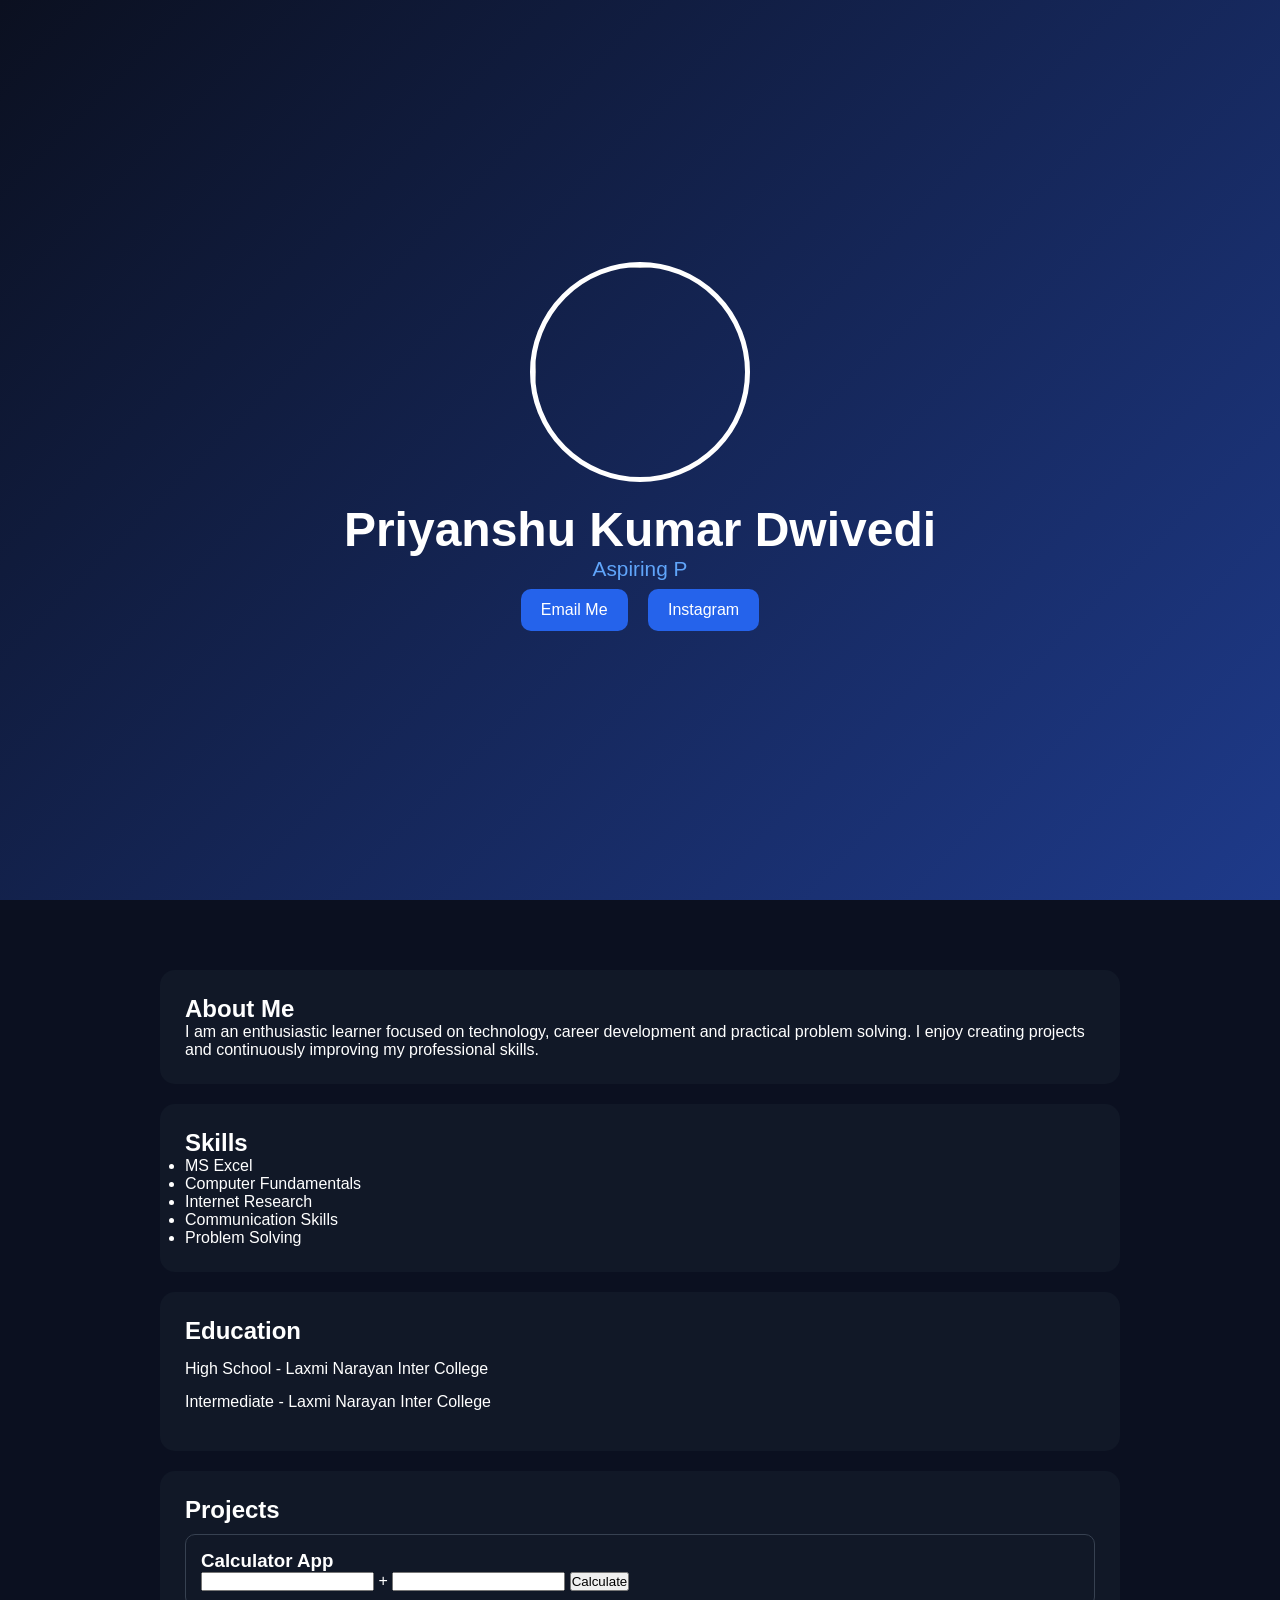
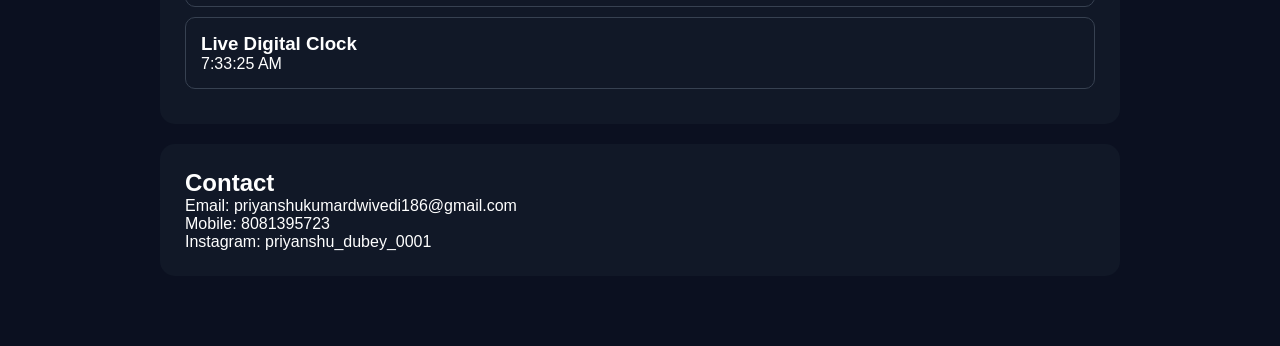
==== index.html @ 53298d44 "Rename index (2).html to index.html" ====
<!DOCTYPE html>
<html lang="en">
<head>
<meta charset="UTF-8">
<meta name="viewport" content="width=device-width, initial-scale=1.0">
<title>Priyanshu Kumar Dwivedi</title>
<style>
*{margin:0;padding:0;box-sizing:border-box}
body{font-family:Arial,sans-serif;background:#0b1020;color:#fff}
.hero{min-height:100vh;display:flex;flex-direction:column;justify-content:center;align-items:center;text-align:center;background:linear-gradient(135deg,#0b1020,#1e3a8a)}
img{width:220px;height:220px;border-radius:50%;object-fit:cover;border:5px solid white}
h1{font-size:3rem;margin-top:20px}
.type{color:#60a5fa;font-size:1.3rem}
.section{max-width:1000px;margin:auto;padding:50px 20px}
.card{background:#111827;padding:25px;margin:20px 0;border-radius:15px}
.btn{background:#2563eb;color:white;padding:12px 20px;text-decoration:none;border-radius:10px;display:inline-block;margin:8px}
.timeline div{margin:15px 0}
.project{padding:15px;border:1px solid #374151;border-radius:10px;margin:10px 0}
</style>
</head>
<body>
<div class="hero">
<img src="profile.webp">
<h1>Priyanshu Kumar Dwivedi</h1>
<p class="type" id="typing"></p>
<div>
<a class="btn" href="mailto:priyanshukumardwivedi186@gmail.com">Email Me</a>
<a class="btn" href="https://instagram.com/priyanshu_dubey_0001">Instagram</a>
</div>
</div>

<div class="section">
<div class="card">
<h2>About Me</h2>
<p>I am an enthusiastic learner focused on technology, career development and practical problem solving. I enjoy creating projects and continuously improving my professional skills.</p>
</div>

<div class="card">
<h2>Skills</h2>
<ul>
<li>MS Excel</li>
<li>Computer Fundamentals</li>
<li>Internet Research</li>
<li>Communication Skills</li>
<li>Problem Solving</li>
</ul>
</div>

<div class="card">
<h2>Education</h2>
<div class="timeline">
<div>High School - Laxmi Narayan Inter College</div>
<div>Intermediate - Laxmi Narayan Inter College</div>
</div>
</div>

<div class="card">
<h2>Projects</h2>
<div class="project">
<h3>Calculator App</h3>
<input id="a" type="number"> + <input id="b" type="number">
<button onclick="calc()">Calculate</button>
<p id="r"></p>
</div>

<div class="project">
<h3>Live Digital Clock</h3>
<p id="clock"></p>
</div>
</div>

<div class="card">
<h2>Contact</h2>
<p>Email: priyanshukumardwivedi186@gmail.com</p>
<p>Mobile: 8081395723</p>
<p>Instagram: priyanshu_dubey_0001</p>
</div>
</div>

<script>
const text="Aspiring Professional | Technology Enthusiast | Portfolio Owner";
let i=0;
setInterval(()=>{
document.getElementById("typing").innerHTML=text.slice(0,i++);
if(i>text.length)i=0;
},120);

function calc(){
let a=+document.getElementById('a').value||0;
let b=+document.getElementById('b').value||0;
document.getElementById('r').innerHTML='Result: '+(a+b);
}
setInterval(()=>{
document.getElementById('clock').innerHTML=new Date().toLocaleTimeString();
},1000);
</script>
</body>
</html>
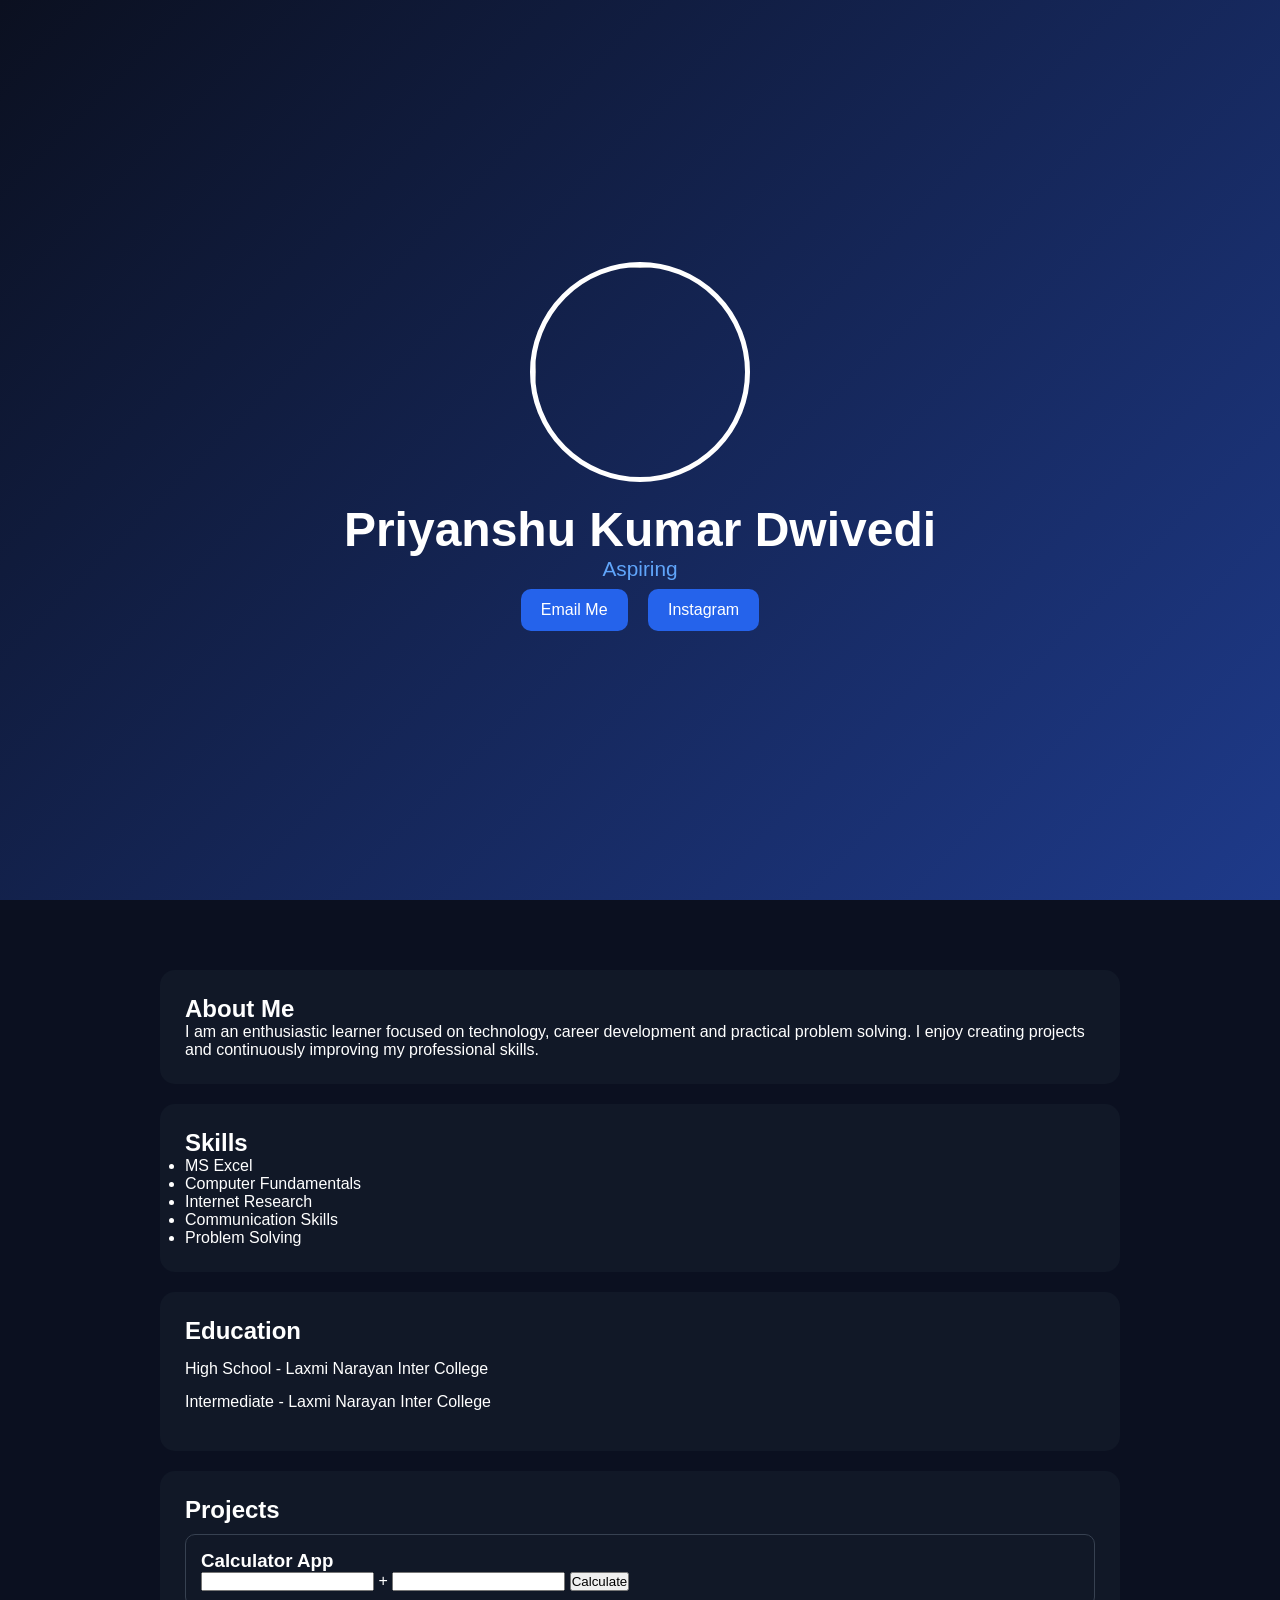
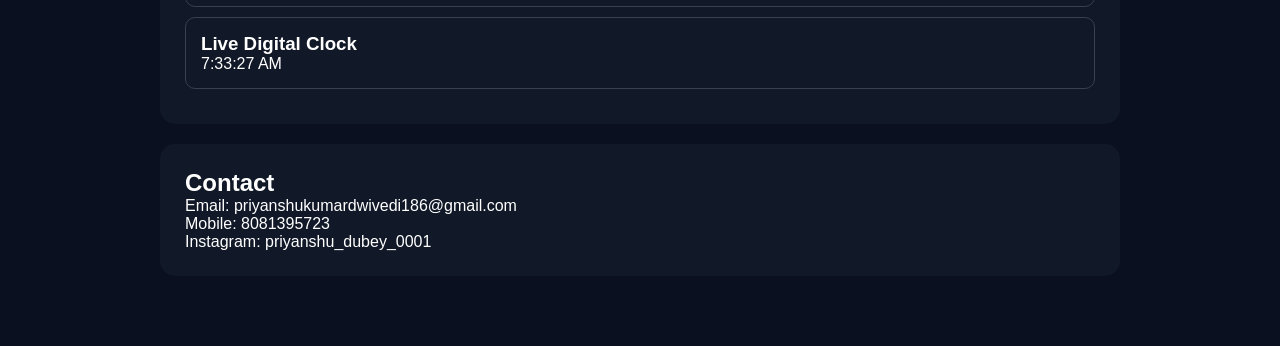
==== commit fc43a26f: "Fix HTML closing tag formatting" ====
--- a/index.html
+++ b/index.html
@@ -95,4 +95,4 @@
 },1000);
 </script>
 </body>
-</html>
+</html> 
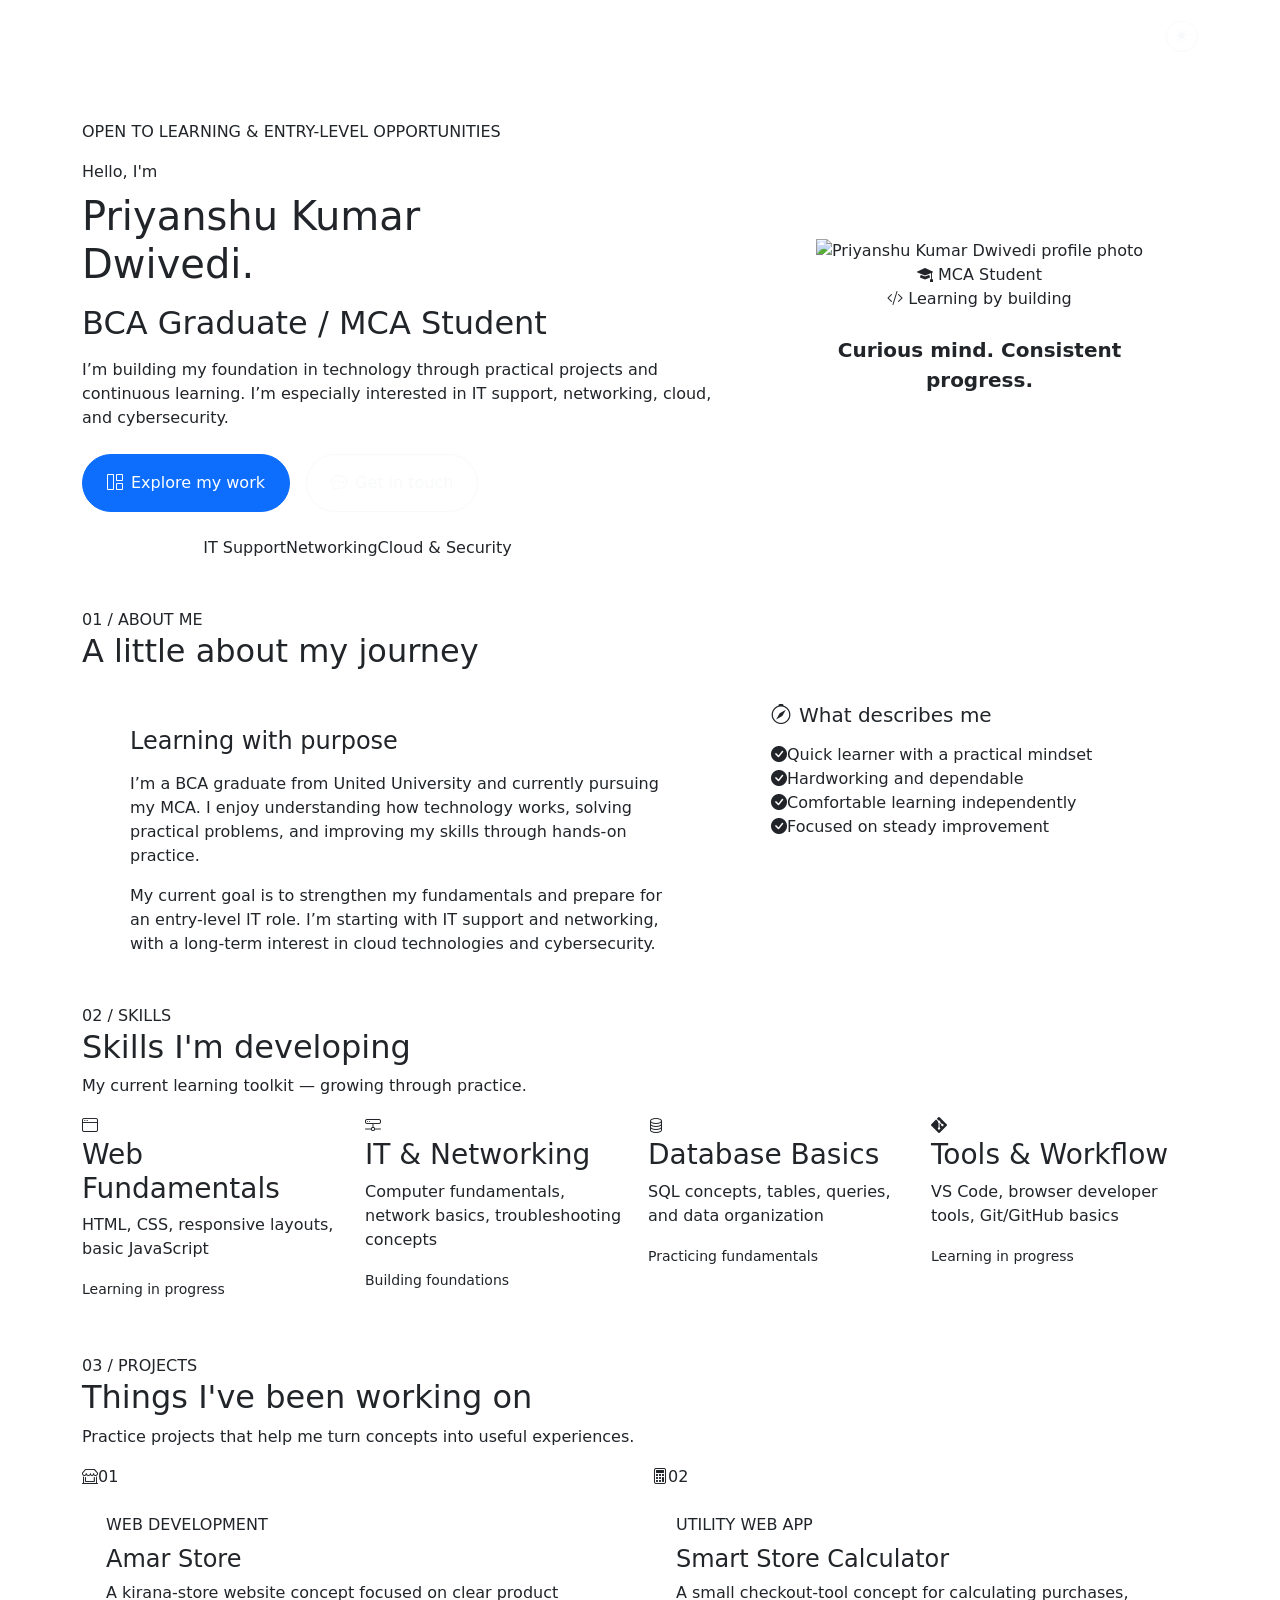
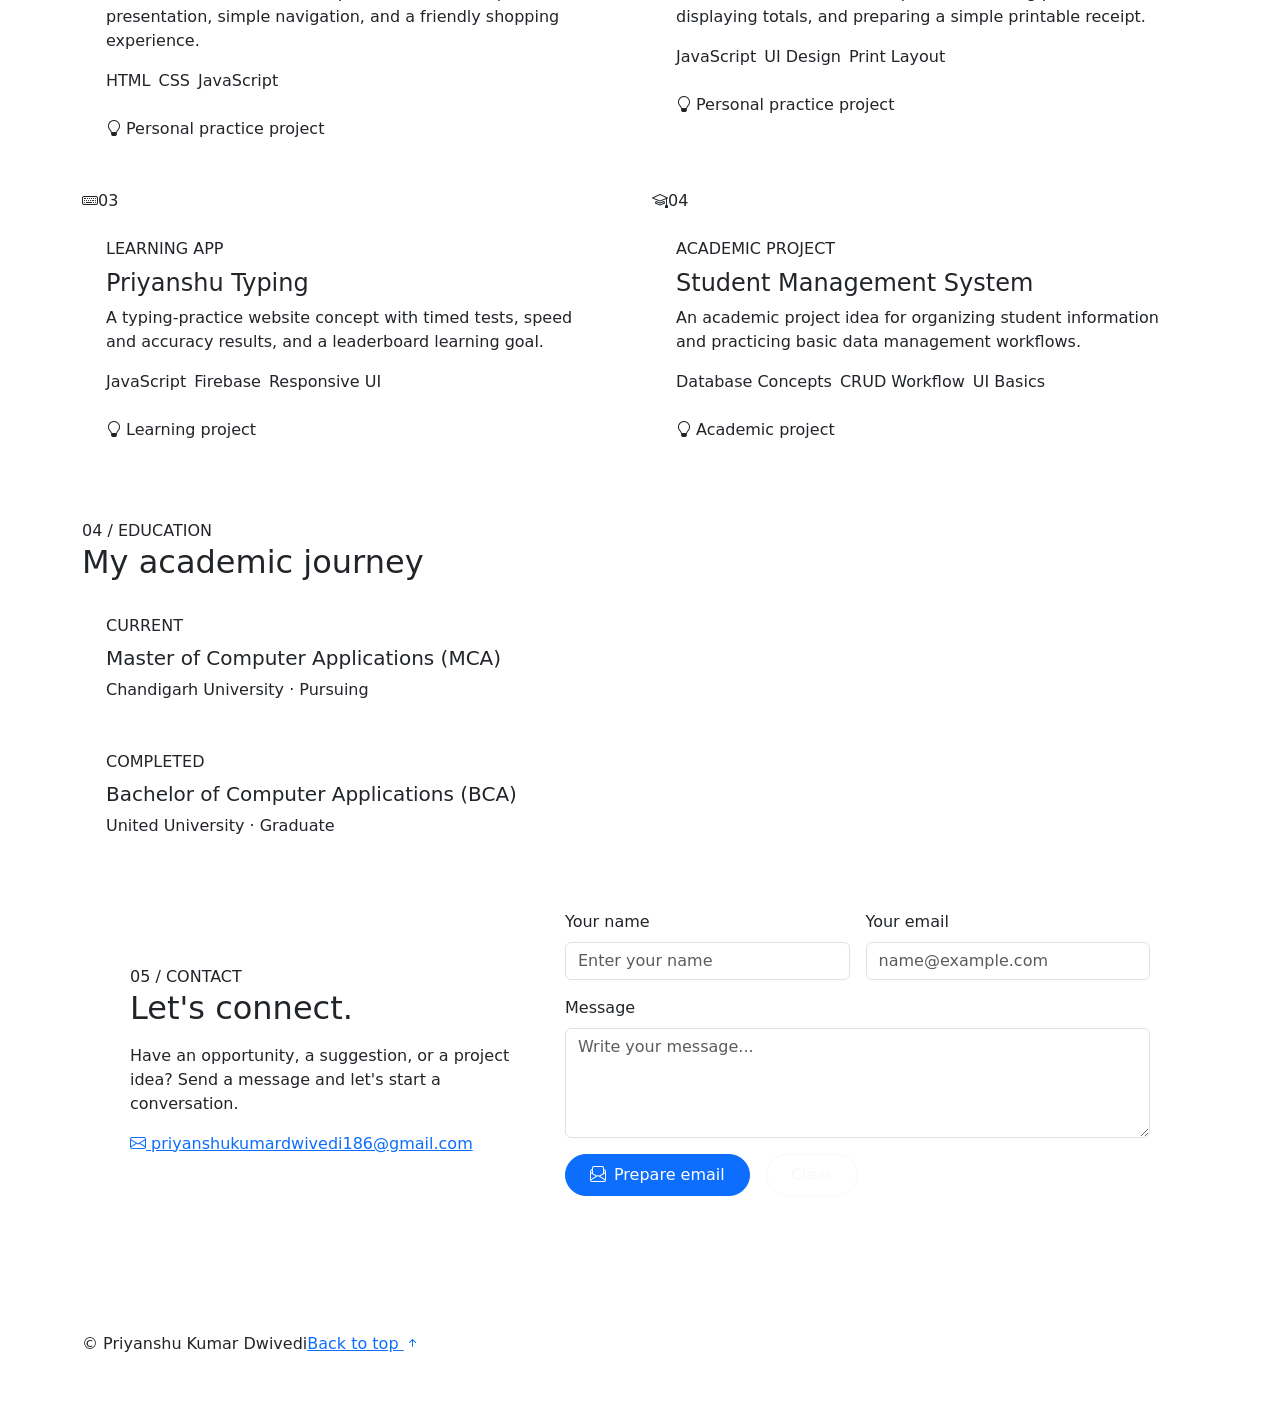
==== commit d8e12d43: "Add files via upload" ====
--- a/index.html
+++ b/index.html
@@ -1,98 +1,75 @@
 <!DOCTYPE html>
 <html lang="en">
 <head>
-<meta charset="UTF-8">
-<meta name="viewport" content="width=device-width, initial-scale=1.0">
-<title>Priyanshu Kumar Dwivedi</title>
-<style>
-*{margin:0;padding:0;box-sizing:border-box}
-body{font-family:Arial,sans-serif;background:#0b1020;color:#fff}
-.hero{min-height:100vh;display:flex;flex-direction:column;justify-content:center;align-items:center;text-align:center;background:linear-gradient(135deg,#0b1020,#1e3a8a)}
-img{width:220px;height:220px;border-radius:50%;object-fit:cover;border:5px solid white}
-h1{font-size:3rem;margin-top:20px}
-.type{color:#60a5fa;font-size:1.3rem}
-.section{max-width:1000px;margin:auto;padding:50px 20px}
-.card{background:#111827;padding:25px;margin:20px 0;border-radius:15px}
-.btn{background:#2563eb;color:white;padding:12px 20px;text-decoration:none;border-radius:10px;display:inline-block;margin:8px}
-.timeline div{margin:15px 0}
-.project{padding:15px;border:1px solid #374151;border-radius:10px;margin:10px 0}
-</style>
+  <meta charset="UTF-8" />
+  <meta name="viewport" content="width=device-width, initial-scale=1.0" />
+  <meta name="description" content="Priyanshu Kumar Dwivedi — MCA student, BCA graduate, and aspiring IT professional building practical web projects." />
+  <meta name="theme-color" content="#0b1020" />
+  <title>Priyanshu Kumar Dwivedi | Portfolio</title>
+  <link rel="preconnect" href="https://cdn.jsdelivr.net" />
+  <link href="https://cdn.jsdelivr.net/npm/bootstrap@5.3.3/dist/css/bootstrap.min.css" rel="stylesheet" />
+  <link href="https://cdn.jsdelivr.net/npm/bootstrap-icons@1.11.3/font/bootstrap-icons.css" rel="stylesheet" />
+  <link rel="stylesheet" href="css/style.css" />
 </head>
 <body>
-<div class="hero">
-<img src="profile.webp">
-<h1>Priyanshu Kumar Dwivedi</h1>
-<p class="type" id="typing"></p>
-<div>
-<a class="btn" href="mailto:priyanshukumardwivedi186@gmail.com">Email Me</a>
-<a class="btn" href="https://instagram.com/priyanshu_dubey_0001">Instagram</a>
-</div>
-</div>
+  <div class="bg-grad" aria-hidden="true"></div><div class="blob blob-1" aria-hidden="true"></div><div class="blob blob-2" aria-hidden="true"></div>
+  <nav class="navbar navbar-expand-lg navbar-dark py-3 glassy sticky-top" aria-label="Main navigation">
+    <div class="container">
+      <a class="navbar-brand fw-bold" href="#home"><span class="brand-mark">P</span> Priyanshu<span class="accent">.</span></a>
+      <button class="navbar-toggler" type="button" data-bs-toggle="collapse" data-bs-target="#mainNav" aria-controls="mainNav" aria-expanded="false" aria-label="Toggle navigation"><span class="navbar-toggler-icon"></span></button>
+      <div id="mainNav" class="collapse navbar-collapse"><ul class="navbar-nav ms-auto align-items-lg-center gap-lg-3">
+        <li class="nav-item"><a class="nav-link" href="#about">About</a></li><li class="nav-item"><a class="nav-link" href="#skills">Skills</a></li><li class="nav-item"><a class="nav-link" href="#projects">Projects</a></li><li class="nav-item"><a class="nav-link" href="#journey">Education</a></li><li class="nav-item"><a class="nav-link" href="#contact">Contact</a></li>
+        <li class="nav-item"><button id="themeToggle" class="btn btn-sm btn-outline-light rounded-pill" type="button" aria-label="Switch to light theme"><i class="bi bi-sun-fill" aria-hidden="true"></i></button></li>
+      </ul></div>
+    </div>
+  </nav>
 
-<div class="section">
-<div class="card">
-<h2>About Me</h2>
-<p>I am an enthusiastic learner focused on technology, career development and practical problem solving. I enjoy creating projects and continuously improving my professional skills.</p>
-</div>
+  <main id="home">
+    <header class="container hero-section py-5">
+      <div class="row align-items-center g-5">
+        <div class="col-lg-7 order-2 order-lg-1">
+          <div class="eyebrow mb-3"><span class="status-dot"></span> OPEN TO LEARNING & ENTRY-LEVEL OPPORTUNITIES</div>
+          <p class="intro-label mb-2">Hello, I'm</p><h1 class="hero-title">Priyanshu Kumar<br><span class="gradient-text">Dwivedi.</span></h1>
+          <h2 class="hero-subtitle mt-3">BCA Graduate <span class="muted-divider">/</span> MCA Student</h2>
+          <p class="hero-copy mt-3">I’m building my foundation in technology through practical projects and continuous learning. I’m especially interested in IT support, networking, cloud, and cybersecurity.</p>
+          <div class="d-flex flex-wrap gap-3 mt-4"><a class="btn btn-primary rounded-pill px-4 py-3" href="#projects"><i class="bi bi-grid-1x2 me-2"></i>Explore my work</a><a class="btn btn-outline-light rounded-pill px-4 py-3" href="#contact"><i class="bi bi-chat-dots me-2"></i>Get in touch</a></div>
+          <div class="social-row mt-4"><span class="text-white-50 me-2">FOCUS AREAS</span><span class="mini-tag">IT Support</span><span class="mini-tag">Networking</span><span class="mini-tag">Cloud & Security</span></div>
+        </div>
+        <div class="col-lg-5 order-1 order-lg-2"><div class="hero-visual glassy p-4 p-md-5 text-center">
+          <div class="orbit orbit-one"></div><div class="orbit orbit-two"></div><img class="avatar-photo" src="images/priyanshu-profile.jpg" alt="Priyanshu Kumar Dwivedi profile photo" width="220" height="220" loading="eager" />
+          <div class="floating-chip chip-top"><i class="bi bi-mortarboard-fill"></i> MCA Student</div><div class="floating-chip chip-bottom"><i class="bi bi-code-slash"></i> Learning by building</div>
+          <p class="mb-1 mt-4 fw-semibold fs-5">Curious mind. Consistent progress.</p><p class="text-white-50 small mb-0">Learning the fundamentals, one project at a time.</p>
+        </div></div>
+      </div>
+    </header>
 
-<div class="card">
-<h2>Skills</h2>
-<ul>
-<li>MS Excel</li>
-<li>Computer Fundamentals</li>
-<li>Internet Research</li>
-<li>Communication Skills</li>
-<li>Problem Solving</li>
-</ul>
-</div>
+    <section id="about" class="container section-space"><div class="section-heading"><span>01 / ABOUT ME</span><h2>A little about my journey</h2></div>
+      <div class="row g-4"><div class="col-lg-7"><div class="glass-panel h-100 p-4 p-md-5"><h3 class="h4 mb-3">Learning with purpose</h3><p class="text-secondary-custom">I’m a BCA graduate from United University and currently pursuing my MCA. I enjoy understanding how technology works, solving practical problems, and improving my skills through hands-on practice.</p><p class="text-secondary-custom mb-0">My current goal is to strengthen my fundamentals and prepare for an entry-level IT role. I’m starting with IT support and networking, with a long-term interest in cloud technologies and cybersecurity.</p></div></div>
+      <div class="col-lg-5"><div class="glass-panel p-4 h-100"><h3 class="h5 mb-3"><i class="bi bi-compass accent me-2"></i>What describes me</h3><div class="trait"><i class="bi bi-check-circle-fill"></i><span>Quick learner with a practical mindset</span></div><div class="trait"><i class="bi bi-check-circle-fill"></i><span>Hardworking and dependable</span></div><div class="trait"><i class="bi bi-check-circle-fill"></i><span>Comfortable learning independently</span></div><div class="trait"><i class="bi bi-check-circle-fill"></i><span>Focused on steady improvement</span></div></div></div></div>
+    </section>
 
-<div class="card">
-<h2>Education</h2>
-<div class="timeline">
-<div>High School - Laxmi Narayan Inter College</div>
-<div>Intermediate - Laxmi Narayan Inter College</div>
-</div>
-</div>
+    <section id="skills" class="container section-space"><div class="section-heading"><span>02 / SKILLS</span><h2>Skills I'm developing</h2><p>My current learning toolkit — growing through practice.</p></div>
+      <div class="row g-3"><div class="col-md-6 col-lg-3"><div class="skill-card"><div class="skill-icon"><i class="bi bi-window"></i></div><h3>Web Fundamentals</h3><p>HTML, CSS, responsive layouts, basic JavaScript</p><div class="skill-level"><span style="width:55%"></span></div><small>Learning in progress</small></div></div>
+      <div class="col-md-6 col-lg-3"><div class="skill-card"><div class="skill-icon"><i class="bi bi-hdd-network"></i></div><h3>IT & Networking</h3><p>Computer fundamentals, network basics, troubleshooting concepts</p><div class="skill-level"><span style="width:35%"></span></div><small>Building foundations</small></div></div>
+      <div class="col-md-6 col-lg-3"><div class="skill-card"><div class="skill-icon"><i class="bi bi-database"></i></div><h3>Database Basics</h3><p>SQL concepts, tables, queries, and data organization</p><div class="skill-level"><span style="width:40%"></span></div><small>Practicing fundamentals</small></div></div>
+      <div class="col-md-6 col-lg-3"><div class="skill-card"><div class="skill-icon"><i class="bi bi-git"></i></div><h3>Tools & Workflow</h3><p>VS Code, browser developer tools, Git/GitHub basics</p><div class="skill-level"><span style="width:30%"></span></div><small>Learning in progress</small></div></div></div>
+      <p class="small text-white-50 mt-3"><i class="bi bi-info-circle me-1"></i>Skill bars are self-estimated learning progress, not formal test scores.</p>
+    </section>
 
-<div class="card">
-<h2>Projects</h2>
-<div class="project">
-<h3>Calculator App</h3>
-<input id="a" type="number"> + <input id="b" type="number">
-<button onclick="calc()">Calculate</button>
-<p id="r"></p>
-</div>
+    <section id="projects" class="container section-space"><div class="section-heading"><span>03 / PROJECTS</span><h2>Things I've been working on</h2><p>Practice projects that help me turn concepts into useful experiences.</p></div>
+      <div class="row g-4"><div class="col-md-6"><article class="project-card h-100"><div class="project-art art-blue"><i class="bi bi-shop-window"></i><span>01</span></div><div class="p-4"><div class="project-meta">WEB DEVELOPMENT</div><h3 class="h4 mt-2">Amar Store</h3><p class="text-secondary-custom">A kirana-store website concept focused on clear product presentation, simple navigation, and a friendly shopping experience.</p><div class="d-flex flex-wrap gap-2"><span class="tech-tag">HTML</span><span class="tech-tag">CSS</span><span class="tech-tag">JavaScript</span></div><div class="mt-4"><span class="project-note"><i class="bi bi-lightbulb me-1"></i>Personal practice project</span></div></div></article></div>
+      <div class="col-md-6"><article class="project-card h-100"><div class="project-art art-purple"><i class="bi bi-calculator"></i><span>02</span></div><div class="p-4"><div class="project-meta">UTILITY WEB APP</div><h3 class="h4 mt-2">Smart Store Calculator</h3><p class="text-secondary-custom">A small checkout-tool concept for calculating purchases, displaying totals, and preparing a simple printable receipt.</p><div class="d-flex flex-wrap gap-2"><span class="tech-tag">JavaScript</span><span class="tech-tag">UI Design</span><span class="tech-tag">Print Layout</span></div><div class="mt-4"><span class="project-note"><i class="bi bi-lightbulb me-1"></i>Personal practice project</span></div></div></article></div>
+      <div class="col-md-6"><article class="project-card h-100"><div class="project-art art-green"><i class="bi bi-keyboard"></i><span>03</span></div><div class="p-4"><div class="project-meta">LEARNING APP</div><h3 class="h4 mt-2">Priyanshu Typing</h3><p class="text-secondary-custom">A typing-practice website concept with timed tests, speed and accuracy results, and a leaderboard learning goal.</p><div class="d-flex flex-wrap gap-2"><span class="tech-tag">JavaScript</span><span class="tech-tag">Firebase</span><span class="tech-tag">Responsive UI</span></div><div class="mt-4"><span class="project-note"><i class="bi bi-lightbulb me-1"></i>Learning project</span></div></div></article></div>
+      <div class="col-md-6"><article class="project-card h-100"><div class="project-art art-orange"><i class="bi bi-mortarboard"></i><span>04</span></div><div class="p-4"><div class="project-meta">ACADEMIC PROJECT</div><h3 class="h4 mt-2">Student Management System</h3><p class="text-secondary-custom">An academic project idea for organizing student information and practicing basic data management workflows.</p><div class="d-flex flex-wrap gap-2"><span class="tech-tag">Database Concepts</span><span class="tech-tag">CRUD Workflow</span><span class="tech-tag">UI Basics</span></div><div class="mt-4"><span class="project-note"><i class="bi bi-lightbulb me-1"></i>Academic project</span></div></div></article></div></div>
+      <p class="small text-white-50 mt-3">Project cards describe work and concepts from my learning journey. Live-demo and source-code links can be added when publicly available.</p>
+    </section>
 
-<div class="project">
-<h3>Live Digital Clock</h3>
-<p id="clock"></p>
-</div>
-</div>
+    <section id="journey" class="container section-space"><div class="section-heading"><span>04 / EDUCATION</span><h2>My academic journey</h2></div><div class="timeline"><div class="timeline-item"><div class="timeline-dot"></div><div class="glass-panel p-4"><span class="timeline-date">CURRENT</span><h3 class="h5 mt-2">Master of Computer Applications (MCA)</h3><p class="text-secondary-custom mb-0">Chandigarh University · Pursuing</p></div></div><div class="timeline-item"><div class="timeline-dot"></div><div class="glass-panel p-4"><span class="timeline-date">COMPLETED</span><h3 class="h5 mt-2">Bachelor of Computer Applications (BCA)</h3><p class="text-secondary-custom mb-0">United University · Graduate</p></div></div></div></section>
 
-<div class="card">
-<h2>Contact</h2>
-<p>Email: priyanshukumardwivedi186@gmail.com</p>
-<p>Mobile: 8081395723</p>
-<p>Instagram: priyanshu_dubey_0001</p>
-</div>
-</div>
-
-<script>
-const text="Aspiring Professional | Technology Enthusiast | Portfolio Owner";
-let i=0;
-setInterval(()=>{
-document.getElementById("typing").innerHTML=text.slice(0,i++);
-if(i>text.length)i=0;
-},120);
-
-function calc(){
-let a=+document.getElementById('a').value||0;
-let b=+document.getElementById('b').value||0;
-document.getElementById('r').innerHTML='Result: '+(a+b);
-}
-setInterval(()=>{
-document.getElementById('clock').innerHTML=new Date().toLocaleTimeString();
-},1000);
-</script>
+    <section id="contact" class="container section-space pb-5"><div class="contact-panel p-4 p-md-5"><div class="row g-4 align-items-center"><div class="col-lg-5"><div class="section-heading mb-0"><span>05 / CONTACT</span><h2>Let's connect.</h2></div><p class="text-secondary-custom mt-3">Have an opportunity, a suggestion, or a project idea? Send a message and let's start a conversation.</p><a class="contact-link" href="mailto:priyanshukumardwivedi186@gmail.com"><i class="bi bi-envelope"></i> priyanshukumardwivedi186@gmail.com</a></div>
+      <div class="col-lg-7"><form id="contactForm" class="row g-3"><div class="col-md-6"><label for="senderName" class="form-label">Your name</label><input id="senderName" name="name" class="form-control glass-input" type="text" placeholder="Enter your name" required maxlength="80" /></div><div class="col-md-6"><label for="senderEmail" class="form-label">Your email</label><input id="senderEmail" name="email" class="form-control glass-input" type="email" placeholder="name@example.com" required maxlength="120" /></div><div class="col-12"><label for="senderMessage" class="form-label">Message</label><textarea id="senderMessage" name="message" class="form-control glass-input" rows="4" placeholder="Write your message..." required maxlength="2000"></textarea></div><div class="col-12 d-flex flex-wrap align-items-center gap-3"><button class="btn btn-primary rounded-pill px-4 py-2" type="submit"><i class="bi bi-envelope-paper me-2"></i>Prepare email</button><button class="btn btn-outline-light rounded-pill px-4 py-2" type="reset">Clear</button></div><p id="formMsg" class="small mb-0" role="status" aria-live="polite"></p></form></div></div></div></section>
+  </main>
+  <footer class="container py-4"><div class="footer-inner"><span>© <span id="year"></span> Priyanshu Kumar Dwivedi</span><a href="#home">Back to top <i class="bi bi-arrow-up-short"></i></a></div><p class="small text-white-50 mt-2 mb-0">Designed and built as a personal learning portfolio.</p></footer>
+  <script src="https://cdn.jsdelivr.net/npm/bootstrap@5.3.3/dist/js/bootstrap.bundle.min.js"></script><script src="js/app.js"></script>
 </body>
-</html> 
+</html>
